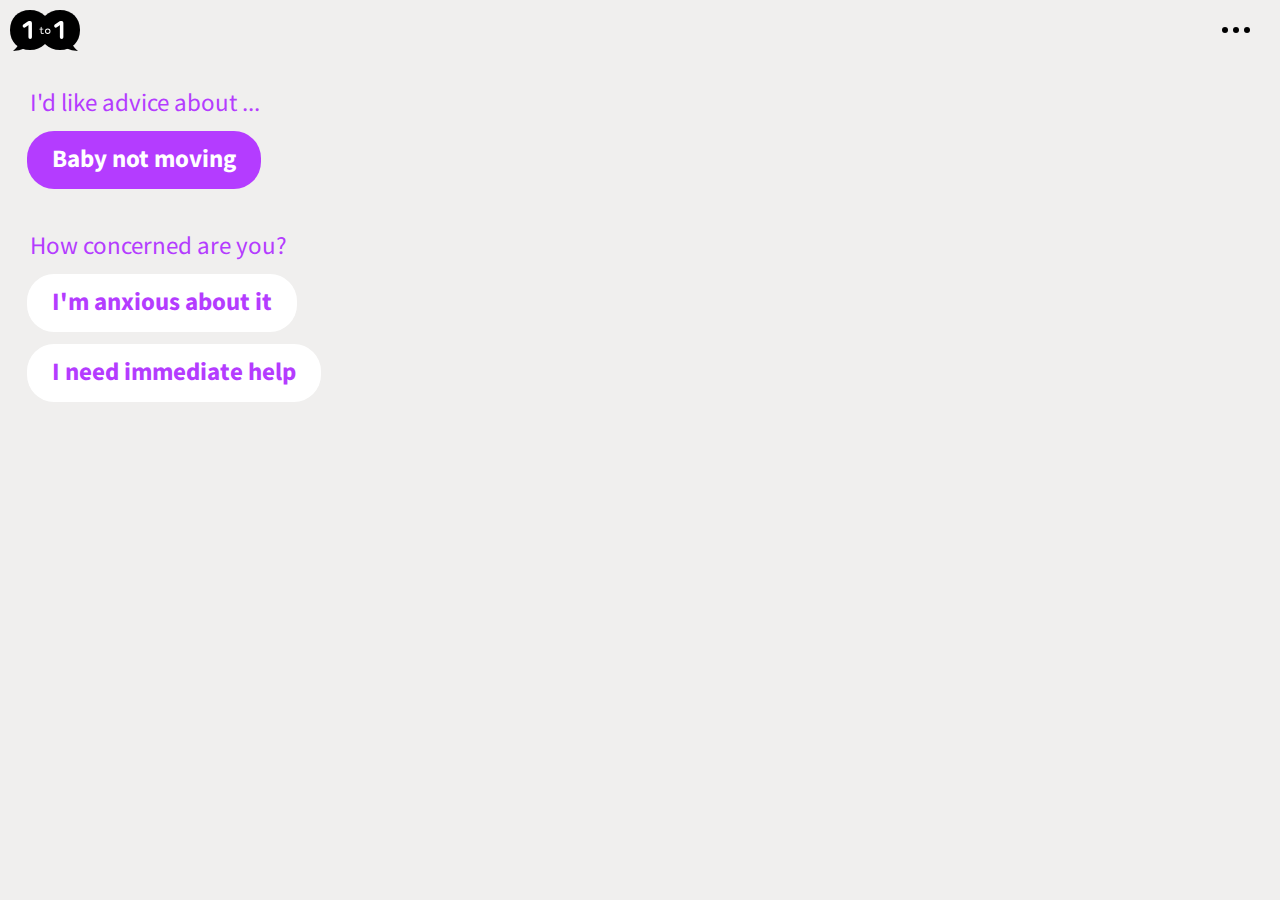
==== baby.html @ 8353c148 "begin styling elements, continue structuring app" ====
<!doctype html>


<html class="no-js" lang="">
<head>
  <meta charset="utf-8">
  <meta http-equiv="X-UA-Compatible" content="IE=edge,chrome=1">
  <title>One-to-One : Baby not moving</title>
  <meta name="viewport" content="width=device-width, initial-scale=1">
  <link rel="stylesheet" href="style/main.css">
</head>


<body class="home">

  <!-- the page header -->
  <header class="masthead">
    <div>
      <img src="assets/logo-1.svg" class="the-logo" alt="One to One">
    </div>
    <div>
      <img src="assets/menu-1.svg" class="the-menu" alt="The menu">
    </div>
  </header>

  <!-- the body of the pages -->
  <div class="content baby">

    <!-- the title -->
    <p class="section-label">I'd like advice about ...</p>
    <div class="help-title">Baby not moving</div>

    <!-- the responses -->
    <p class="section-label">How concerned are you?</p>
    <a href="response-1.html/" target="">I'm anxious about it</a>
    <a href="response-2.html/" target="">I need immediate help</a>

  </div>

</body>
---- style/main.css ----
/* http://meyerweb.com/eric/tools/css/reset/
   v2.0 | 20110126
   License: none (public domain)
*/
html, body, div, span, applet, object, iframe,
h1, h2, h3, h4, h5, h6, p, blockquote, pre,
a, abbr, acronym, address, big, cite, code,
del, dfn, em, img, ins, kbd, q, s, samp,
small, strike, strong, sub, sup, tt, var,
b, u, i, center,
dl, dt, dd, ol, ul, li,
fieldset, form, label, legend,
table, caption, tbody, tfoot, thead, tr, th, td,
article, aside, canvas, details, embed,
figure, figcaption, footer, header, hgroup,
menu, nav, output, ruby, section, summary,
time, mark, audio, video {
  margin: 0;
  padding: 0;
  border: 0;
  font-size: 100%;
  font: inherit;
  vertical-align: baseline; }

/* HTML5 display-role reset for older browsers */
article, aside, details, figcaption, figure,
footer, header, hgroup, menu, nav, section {
  display: block; }

body {
  line-height: 1; }

ol, ul {
  list-style: none; }

blockquote, q {
  quotes: none; }

blockquote:before, blockquote:after,
q:before, q:after {
  content: '';
  content: none; }

table {
  border-collapse: collapse;
  border-spacing: 0; }

@font-face {
  font-family: 'source-sans-regular';
  src: url("../fonts/sourcesanspro-regular-webfont.eot");
  src: url("../fonts/sourcesanspro-regular-webfont.eot?#iefix") format("embedded-opentype"), url("../fonts/sourcesanspro-regular-webfont.woff2") format("woff2"), url("../fonts/sourcesanspro-regular-webfont.woff") format("woff"), url("../fonts/sourcesanspro-regular-webfont.ttf") format("truetype"), url("../fonts/sourcesanspro-regular-webfont.svg#source_sans_proregular") format("svg");
  font-weight: normal;
  font-style: normal; }
@font-face {
  font-family: 'source-sans-italic';
  src: url("../fonts/sourcesanspro-it-webfont.eot");
  src: url("../fonts/sourcesanspro-it-webfont.eot?#iefix") format("embedded-opentype"), url("../fonts/sourcesanspro-it-webfont.woff2") format("woff2"), url("../fonts/sourcesanspro-it-webfont.woff") format("woff"), url("../fonts/sourcesanspro-it-webfont.ttf") format("truetype"), url("../fonts/sourcesanspro-it-webfont.svg#source_sans_proitalic") format("svg");
  font-weight: normal;
  font-style: normal; }
@font-face {
  font-family: 'source-sans-bold';
  src: url("../fonts/sourcesanspro-bold-webfont.eot");
  src: url("../fonts/sourcesanspro-bold-webfont.eot?#iefix") format("embedded-opentype"), url("../fonts/sourcesanspro-bold-webfont.woff2") format("woff2"), url("../fonts/sourcesanspro-bold-webfont.woff") format("woff"), url("../fonts/sourcesanspro-bold-webfont.ttf") format("truetype"), url("../fonts/sourcesanspro-bold-webfont.svg#source_sans_probold") format("svg");
  font-weight: normal;
  font-style: normal; }
@font-face {
  font-family: 'source-sans-bold-italic';
  src: url("../fonts/sourcesanspro-boldit-webfont.eot");
  src: url("../fonts/sourcesanspro-boldit-webfont.eot?#iefix") format("embedded-opentype"), url("../fonts/sourcesanspro-boldit-webfont.woff2") format("woff2"), url("../fonts/sourcesanspro-boldit-webfont.woff") format("woff"), url("../fonts/sourcesanspro-boldit-webfont.ttf") format("truetype"), url("../fonts/sourcesanspro-boldit-webfont.svg#source_sans_probold_italic") format("svg");
  font-weight: normal;
  font-style: normal; }
/* Colours
----------------------------------------------------------------------------- */
/* Basic typography
----------------------------------------------------------------------------- */
body {
  font-family: 'source-sans-regular', Helvetica, Arial, sans-serif;
  font-size: 25px;
  line-height: 1;
  text-rendering: optimizeLegibility;
  font-variant-ligatures: common-ligatures; }

h1, h2, h3, h4, h5, h6, p, a, img, ul, ol, blockquote, pre {
  font-weight: normal;
  font-size: 1em; }

body {
  background-color: #f0efee; }

/* The page header
----------------------------------------------------------------------------- */
.masthead {
  padding: 10px;
  /* -- pull this back in when we build larger sizes
     -- for now, we use the "tiny" size for everything
	@include breakpoint(small) {padding: $small-margin;}
	@include breakpoint(medium) {padding: $medium-margin; }
	@include breakpoint(large) {padding: $large-margin;}
	@include breakpoint(huge) {padding: $huge-margin;}
  */
  height: 41px; }

.the-logo {
  float: left;
  height: 41px; }

.the-menu {
  float: right;
  height: 6px;
  margin-right: 20px;
  margin-top: 17px; }

/* The page body
----------------------------------------------------------------------------- */
.content {
  padding-left: 27px;
  padding-right: 27px;
  /* -- pull this back in when we build larger sizes
     -- for now, we use the "tiny" size for everything
	@include breakpoint(small) {padding-left: $small-margin; padding-right: $small-margin}
	@include breakpoint(medium) {padding-left: $medium-margin; padding-right: $medium-margin}
	@include breakpoint(large) {padding-left: $large-margin; padding-right: $large-margin}
	@include breakpoint(huge) {padding-left: $huge-margin; padding-right: $huge-margin}
  */
  margin-top: 30px; }
  .content p {
    clear: both; }
  .content a:link, .content a:visited {
    font-family: 'source-sans-bold', Helvetica, Arial, sans-serif;
    margin-bottom: 12px;
    padding: 15px 25px 18px 25px;
    clear: both;
    background-color: #fff;
    color: #000;
    border: none;
    border-radius: 27px;
    text-align: center;
    text-decoration: none;
    display: inline-block;
    float: left; }
    .content a:link:hover, .content a:link:active, .content a:visited:hover, .content a:visited:active {
      background-color: #000;
      color: #fff; }

.section-label {
  margin-left: 3px;
  margin-bottom: 15px; }

.help-title {
  font-family: 'source-sans-bold', Helvetica, Arial, sans-serif;
  margin-bottom: 45px;
  padding: 15px 25px 18px 25px;
  clear: both;
  color: #fff;
  border: none;
  border-radius: 27px;
  text-align: center;
  text-decoration: none;
  display: inline-block;
  float: left; }

/* Help-with pages, colour changes
----------------------------------------------------------------------------- */
.pain {
  color: #1e96ff; }
  .pain a:link, .pain a:visited {
    background-color: #fff;
    color: #1e96ff; }
    .pain a:link:hover, .pain a:link:active, .pain a:visited:hover, .pain a:visited:active {
      background-color: #1e96ff;
      color: #fff; }
  .pain .help-title {
    background-color: #1e96ff; }

.bleeding {
  color: #fa46c8; }
  .bleeding a:link, .bleeding a:visited {
    background-color: #fff;
    color: #fa46c8; }
    .bleeding a:link:hover, .bleeding a:link:active, .bleeding a:visited:hover, .bleeding a:visited:active {
      background-color: #fa46c8;
      color: #fff; }
  .bleeding .help-title {
    background-color: #fa46c8; }

.baby {
  color: #b43cff; }
  .baby a:link, .baby a:visited {
    background-color: #fff;
    color: #b43cff; }
    .baby a:link:hover, .baby a:link:active, .baby a:visited:hover, .baby a:visited:active {
      background-color: #b43cff;
      color: #fff; }
  .baby .help-title {
    background-color: #b43cff; }

.other {
  color: #fa7e00; }
  .other a:link, .other a:visited {
    background-color: #fff;
    color: #fa7e00; }
    .other a:link:hover, .other a:link:active, .other a:visited:hover, .other a:visited:active {
      background-color: #fa7e00;
      color: #fff; }
  .other .help-title {
    background-color: #fa7e00; }
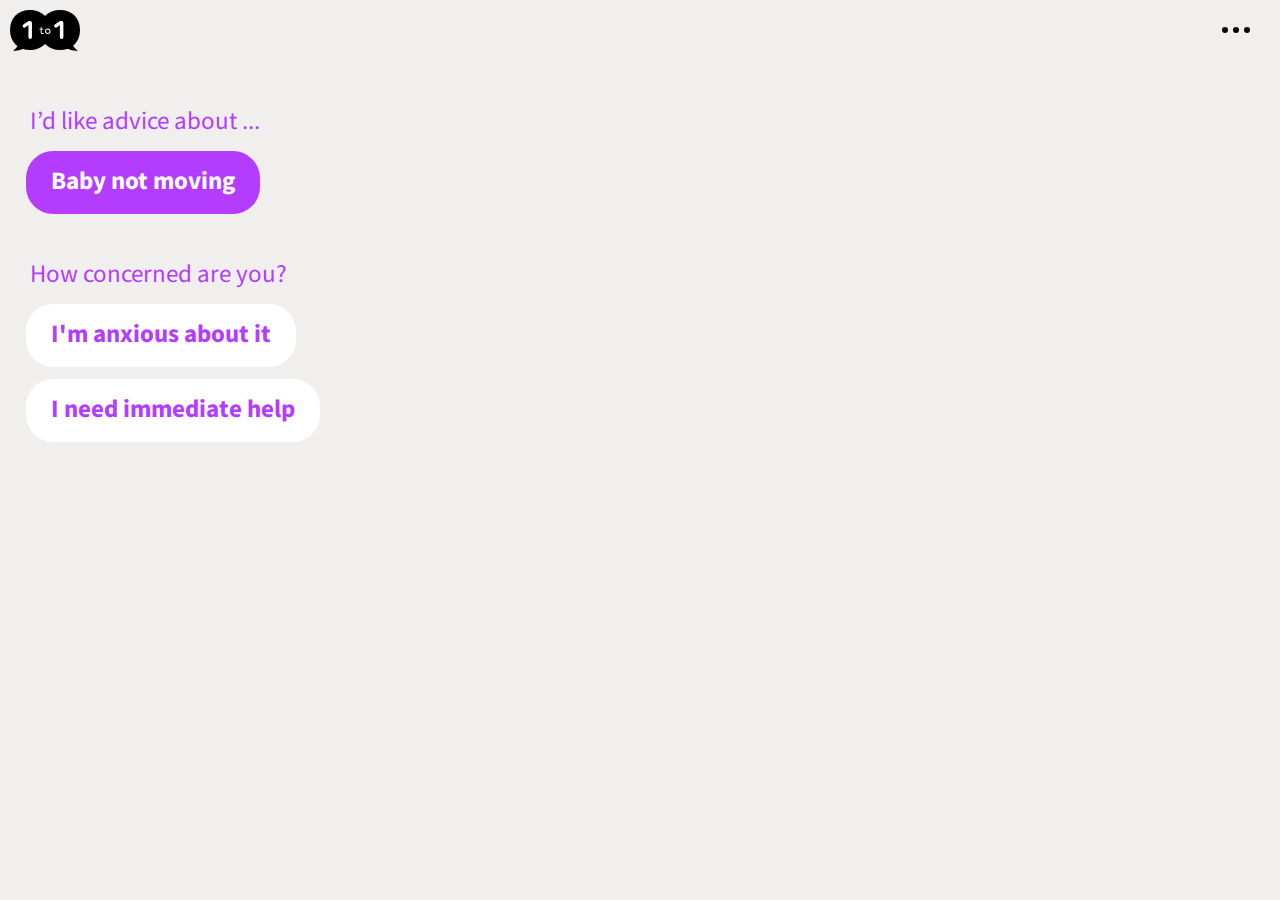
==== commit 84e6a5ed: "fix the button styles, finish the menu" ====
--- a/baby.html
+++ b/baby.html
@@ -16,10 +16,14 @@
   <!-- the page header -->
   <header class="masthead">
     <div>
-      <img src="assets/logo-1.svg" class="the-logo" alt="One to One">
+      <a href="index.html">
+        <img src="assets/logo-1.svg" class="the-logo" alt="One to One">
+      </a>
     </div>
     <div>
-      <img src="assets/menu-1.svg" class="the-menu" alt="The menu">
+      <a href="menu.html">
+        <img src="assets/menu-1.svg" class="the-menu" alt="The menu">
+      </a>
     </div>
   </header>
 
@@ -27,13 +31,13 @@
   <div class="content baby">
 
     <!-- the title -->
-    <p class="section-label">I'd like advice about ...</p>
+    <p class="section-label">I&rsquo;d like advice about ...</p>
     <div class="help-title">Baby not moving</div>
 
     <!-- the responses -->
     <p class="section-label">How concerned are you?</p>
-    <a href="response-1.html/" target="">I'm anxious about it</a>
-    <a href="response-2.html/" target="">I need immediate help</a>
+    <a href="response-1.html/" class="button-normal" target="">I'm anxious about it</a>
+    <a href="response-2.html/" class="button-normal" target="">I need immediate help</a>
 
   </div>
 
--- a/style/main.css
+++ b/style/main.css
@@ -76,13 +76,16 @@
 body {
   font-family: 'source-sans-regular', Helvetica, Arial, sans-serif;
   font-size: 25px;
-  line-height: 1;
+  line-height: 1.2;
   text-rendering: optimizeLegibility;
   font-variant-ligatures: common-ligatures; }
 
 h1, h2, h3, h4, h5, h6, p, a, img, ul, ol, blockquote, pre {
   font-weight: normal;
   font-size: 1em; }
+
+em {
+  font-family: 'source-sans-bold', Helvetica, Arial, sans-serif; }
 
 body {
   background-color: #f0efee; }
@@ -110,24 +113,29 @@
   margin-right: 20px;
   margin-top: 17px; }
 
+.close-button {
+  float: right;
+  height: 28px;
+  margin-right: 20px;
+  margin-top: 6px; }
+
 /* The page body
 ----------------------------------------------------------------------------- */
 .content {
-  padding-left: 27px;
-  padding-right: 27px;
+  padding-left: 30px;
+  padding-right: 30px;
   /* -- pull this back in when we build larger sizes
      -- for now, we use the "tiny" size for everything
 	@include breakpoint(small) {padding-left: $small-margin; padding-right: $small-margin}
 	@include breakpoint(medium) {padding-left: $medium-margin; padding-right: $medium-margin}
 	@include breakpoint(large) {padding-left: $large-margin; padding-right: $large-margin}
 	@include breakpoint(huge) {padding-left: $huge-margin; padding-right: $huge-margin}
-  */
-  margin-top: 30px; }
+  */ }
   .content p {
     clear: both; }
   .content a:link, .content a:visited {
     font-family: 'source-sans-bold', Helvetica, Arial, sans-serif;
-    margin-bottom: 12px;
+    margin-left: -4px;
     padding: 15px 25px 18px 25px;
     clear: both;
     background-color: #fff;
@@ -142,12 +150,21 @@
       background-color: #000;
       color: #fff; }
 
+.button-normal {
+  margin-bottom: 12px; }
+
+.button-last {
+  margin-bottom: 45px; }
+
 .section-label {
-  margin-left: 3px;
+  margin-top: 45px;
   margin-bottom: 15px; }
+  .section-label p {
+    margin-top: 45px; }
 
 .help-title {
   font-family: 'source-sans-bold', Helvetica, Arial, sans-serif;
+  margin-left: -4px;
   margin-bottom: 45px;
   padding: 15px 25px 18px 25px;
   clear: both;
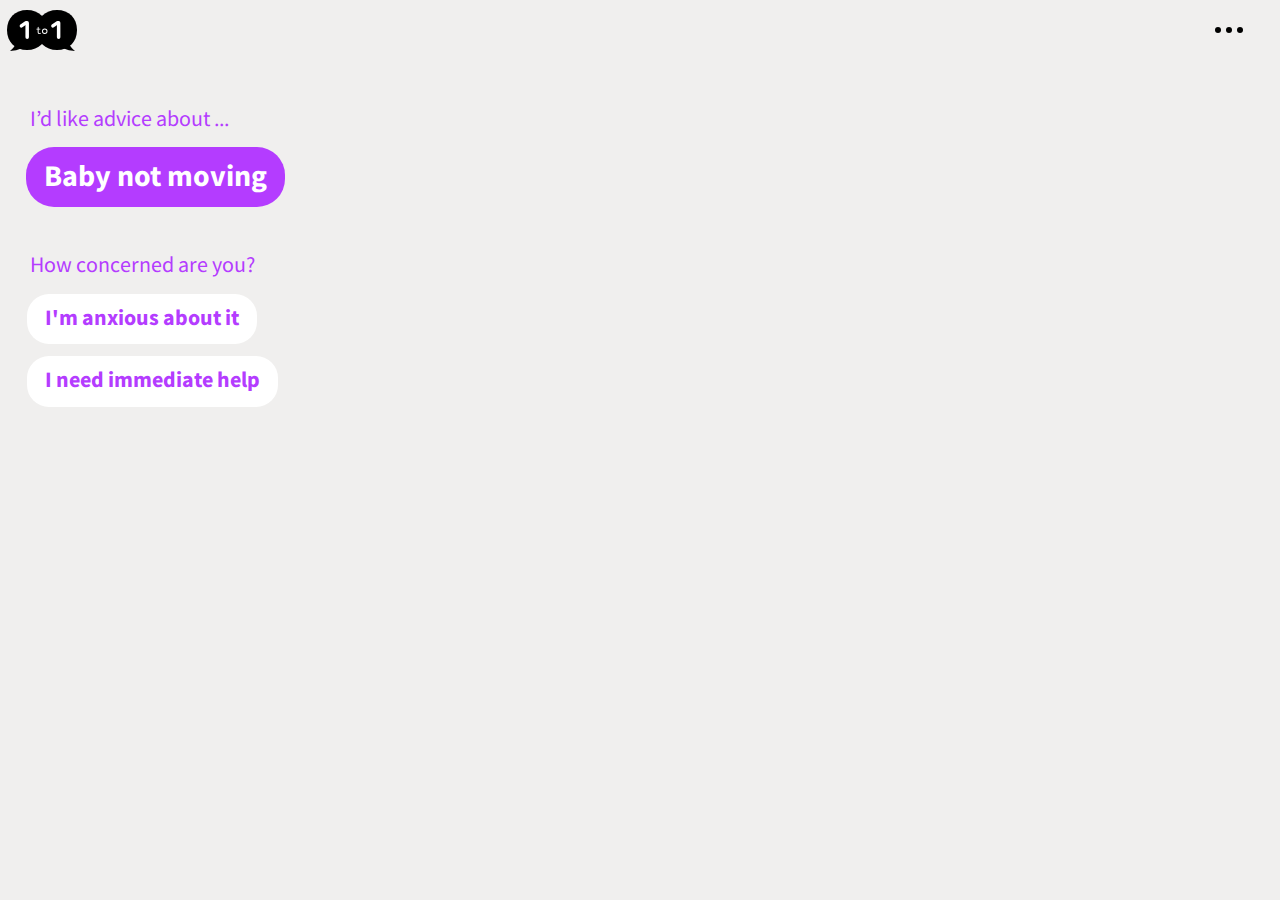
==== commit f99c3ea2: "refactor the button styles" ====
--- a/baby.html
+++ b/baby.html
@@ -32,12 +32,12 @@
 
     <!-- the title -->
     <p class="section-label">I&rsquo;d like advice about ...</p>
-    <div class="help-title">Baby not moving</div>
+    <div class="help-title button-large">Baby not moving</div>
 
     <!-- the responses -->
     <p class="section-label">How concerned are you?</p>
-    <a href="response-1.html/" class="button-normal" target="">I'm anxious about it</a>
-    <a href="response-2.html/" class="button-normal" target="">I need immediate help</a>
+    <a href="response-1.html/" class="button-small button-normal" target="">I'm anxious about it</a>
+    <a href="response-2.html/" class="button-small button-normal" target="">I need immediate help</a>
 
   </div>
 
--- a/style/main.css
+++ b/style/main.css
@@ -75,7 +75,7 @@
 ----------------------------------------------------------------------------- */
 body {
   font-family: 'source-sans-regular', Helvetica, Arial, sans-serif;
-  font-size: 25px;
+  font-size: 22px;
   line-height: 1.2;
   text-rendering: optimizeLegibility;
   font-variant-ligatures: common-ligatures; }
@@ -89,6 +89,20 @@
 
 body {
   background-color: #f0efee; }
+
+a:link, a:visited {
+  font-family: 'source-sans-bold', Helvetica, Arial, sans-serif;
+  margin-left: -3px;
+  margin-right: 7px;
+  padding: 11px 18px 13px 18px;
+  clear: both;
+  border: none;
+  text-align: center;
+  text-decoration: none;
+  display: inline-block; }
+  a:link:hover, a:link:active, a:visited:hover, a:visited:active {
+    background-color: #000;
+    color: #fff; }
 
 /* The page header
 ----------------------------------------------------------------------------- */
@@ -102,6 +116,13 @@
 	@include breakpoint(huge) {padding: $huge-margin;}
   */
   height: 41px; }
+  .masthead a:link, .masthead a:visited {
+    padding: 0;
+    text-decoration: none;
+    display: block;
+    clear: none; }
+    .masthead a:link:hover, .masthead a:link:active, .masthead a:visited:hover, .masthead a:visited:active {
+      background-color: transparent; }
 
 .the-logo {
   float: left;
@@ -118,6 +139,30 @@
   height: 28px;
   margin-right: 20px;
   margin-top: 6px; }
+
+/* The footer
+----------------------------------------------------------------------------- */
+.profile-footer {
+  z-index: 100;
+  padding: 10px;
+  /* -- pull this back in when we build larger sizes
+     -- for now, we use the "tiny" size for everything
+	@include breakpoint(small) {padding: $small-margin;}
+	@include breakpoint(medium) {padding: $medium-margin; }
+	@include breakpoint(large) {padding: $large-margin;}
+	@include breakpoint(huge) {padding: $huge-margin;}
+  */
+  width: 100%;
+  bottom: 0;
+  position: fixed;
+  background-color: #fff;
+  border-top: solid 1px #e2e2e2; }
+  .profile-footer a:link, .profile-footer a:visited {
+    background-color: #000;
+    color: #fff; }
+    .profile-footer a:link:hover, .profile-footer a:link:active, .profile-footer a:visited:hover, .profile-footer a:visited:active {
+      background-color: #646464;
+      color: #fff; }
 
 /* The page body
 ----------------------------------------------------------------------------- */
@@ -134,17 +179,8 @@
   .content p {
     clear: both; }
   .content a:link, .content a:visited {
-    font-family: 'source-sans-bold', Helvetica, Arial, sans-serif;
-    margin-left: -4px;
-    padding: 15px 25px 18px 25px;
-    clear: both;
     background-color: #fff;
     color: #000;
-    border: none;
-    border-radius: 27px;
-    text-align: center;
-    text-decoration: none;
-    display: inline-block;
     float: left; }
     .content a:link:hover, .content a:link:active, .content a:visited:hover, .content a:visited:active {
       background-color: #000;
@@ -155,6 +191,13 @@
 
 .button-last {
   margin-bottom: 45px; }
+
+.button-small {
+  border-radius: 22px; }
+
+.button-large {
+  border-radius: 28px;
+  font-size: 30px; }
 
 .section-label {
   margin-top: 45px;
@@ -164,13 +207,13 @@
 
 .help-title {
   font-family: 'source-sans-bold', Helvetica, Arial, sans-serif;
+  border-radius: 28px;
   margin-left: -4px;
   margin-bottom: 45px;
-  padding: 15px 25px 18px 25px;
+  padding: 11px 18px 13px 18px;
   clear: both;
   color: #fff;
   border: none;
-  border-radius: 27px;
   text-align: center;
   text-decoration: none;
   display: inline-block;
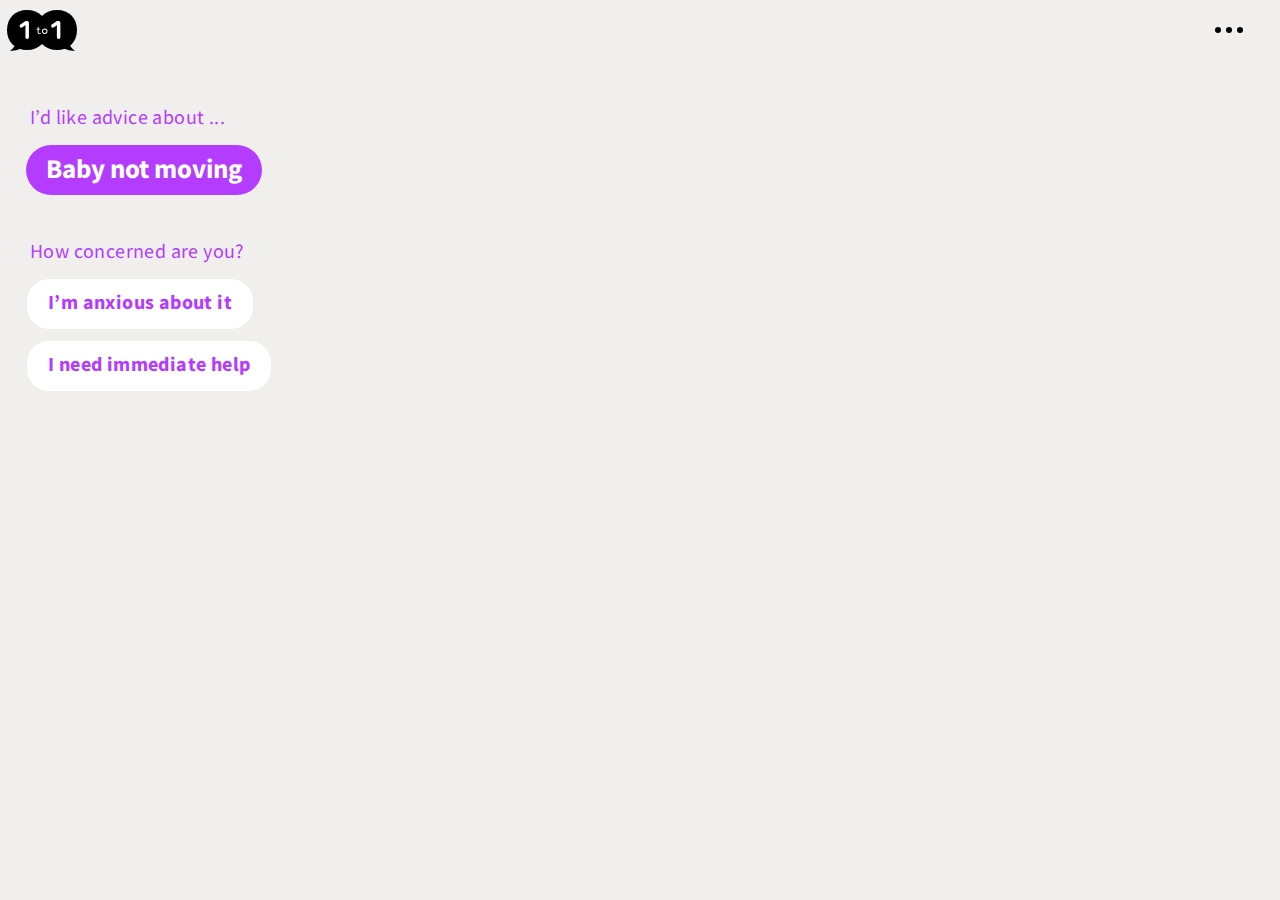
==== commit c7ea15fe: "fix the button sizing (break-up the elements)" ====
--- a/baby.html
+++ b/baby.html
@@ -36,7 +36,7 @@
 
     <!-- the responses -->
     <p class="section-label">How concerned are you?</p>
-    <a href="response-1.html/" class="button-small button-normal" target="">I'm anxious about it</a>
+    <a href="response-1.html/" class="button-small button-normal" target="">I&rsquo;m anxious about it</a>
     <a href="response-2.html/" class="button-small button-normal" target="">I need immediate help</a>
 
   </div>
--- a/style/main.css
+++ b/style/main.css
@@ -75,8 +75,9 @@
 ----------------------------------------------------------------------------- */
 body {
   font-family: 'source-sans-regular', Helvetica, Arial, sans-serif;
-  font-size: 22px;
+  font-size: 20px;
   line-height: 1.2;
+  letter-spacing: 0.02em;
   text-rendering: optimizeLegibility;
   font-variant-ligatures: common-ligatures; }
 
@@ -94,7 +95,6 @@
   font-family: 'source-sans-bold', Helvetica, Arial, sans-serif;
   margin-left: -3px;
   margin-right: 7px;
-  padding: 11px 18px 13px 18px;
   clear: both;
   border: none;
   text-align: center;
@@ -103,6 +103,22 @@
   a:link:hover, a:link:active, a:visited:hover, a:visited:active {
     background-color: #000;
     color: #fff; }
+
+.button-normal {
+  margin-bottom: 12px; }
+
+.button-last {
+  margin-bottom: 45px; }
+
+.button-small {
+  border-radius: 22px;
+  padding: 12px 21px 14px 21px; }
+
+.button-large {
+  border-radius: 28px;
+  font-size: 27px;
+  letter-spacing: 0;
+  padding: 8px 20px 10px 20px; }
 
 /* The page header
 ----------------------------------------------------------------------------- */
@@ -186,19 +202,6 @@
       background-color: #000;
       color: #fff; }
 
-.button-normal {
-  margin-bottom: 12px; }
-
-.button-last {
-  margin-bottom: 45px; }
-
-.button-small {
-  border-radius: 22px; }
-
-.button-large {
-  border-radius: 28px;
-  font-size: 30px; }
-
 .section-label {
   margin-top: 45px;
   margin-bottom: 15px; }
@@ -210,7 +213,6 @@
   border-radius: 28px;
   margin-left: -4px;
   margin-bottom: 45px;
-  padding: 11px 18px 13px 18px;
   clear: both;
   color: #fff;
   border: none;
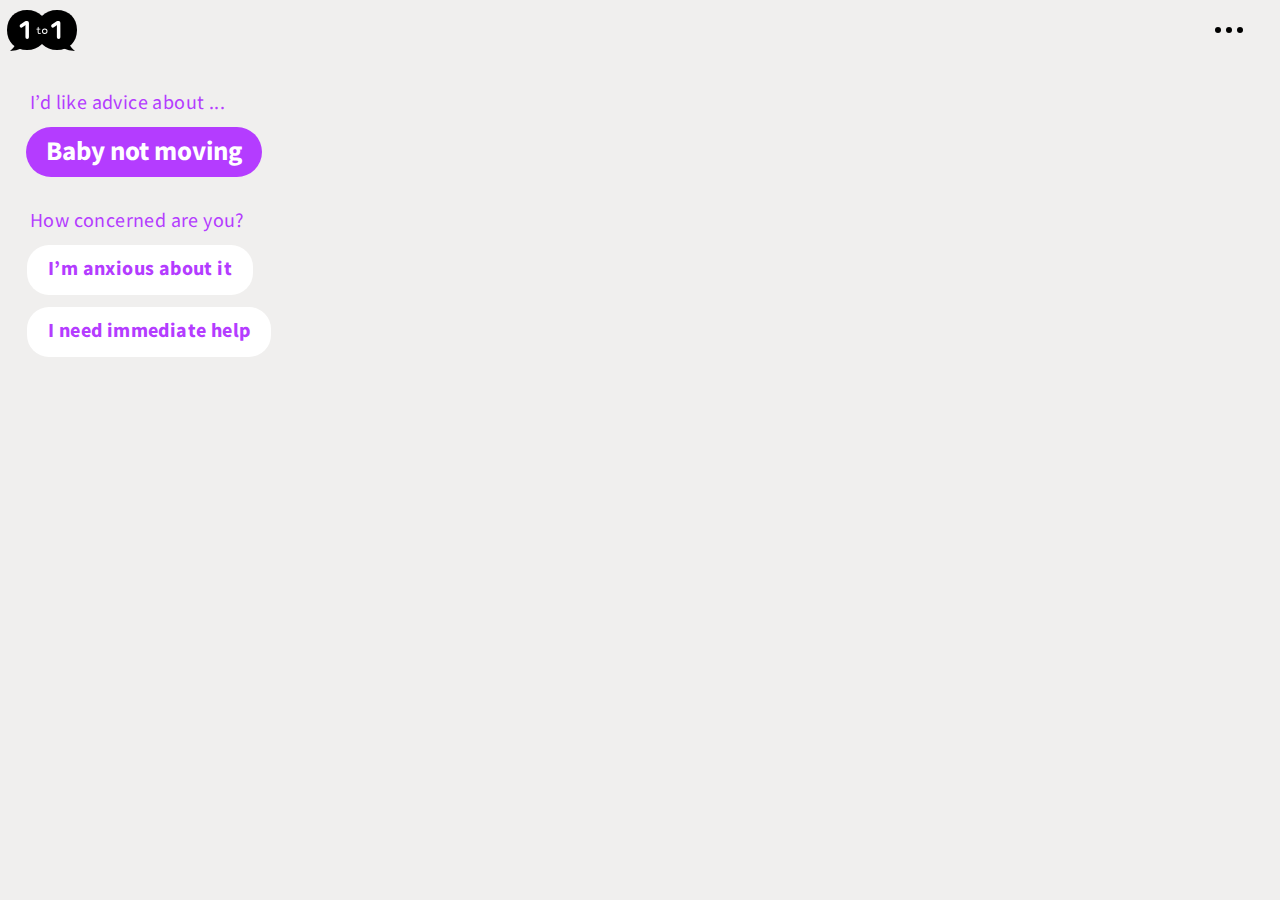
==== commit 16be9b71: "room selector, other form elements" ====
--- a/baby.html
+++ b/baby.html
@@ -36,8 +36,8 @@
 
     <!-- the responses -->
     <p class="section-label">How concerned are you?</p>
-    <a href="response-1.html/" class="button-small button-normal" target="">I&rsquo;m anxious about it</a>
-    <a href="response-2.html/" class="button-small button-normal" target="">I need immediate help</a>
+    <a href="response-1.html" class="button-small button-normal" target="">I&rsquo;m anxious about it</a>
+    <a href="response-2.html" class="button-small button-normal" target="">I need immediate help</a>
 
   </div>
 
--- a/style/main.css
+++ b/style/main.css
@@ -81,9 +81,12 @@
   text-rendering: optimizeLegibility;
   font-variant-ligatures: common-ligatures; }
 
-h1, h2, h3, h4, h5, h6, p, a, img, ul, ol, blockquote, pre {
+p, a, img, ul, ol, blockquote, pre {
   font-weight: normal;
   font-size: 1em; }
+
+h1, h2, h3, h4, h5, h6 {
+  font-size: 1.4em; }
 
 em {
   font-family: 'source-sans-bold', Helvetica, Arial, sans-serif; }
@@ -108,7 +111,7 @@
   margin-bottom: 12px; }
 
 .button-last {
-  margin-bottom: 45px; }
+  margin-bottom: 35px; }
 
 .button-small {
   border-radius: 22px;
@@ -203,16 +206,22 @@
       color: #fff; }
 
 .section-label {
-  margin-top: 45px;
-  margin-bottom: 15px; }
+  margin-top: 30px;
+  margin-bottom: 12px; }
   .section-label p {
-    margin-top: 45px; }
+    margin-top: 30px; }
+
+.page-title {
+  margin-top: 30px;
+  margin-bottom: 12px; }
+  .page-title p {
+    margin-top: 30px; }
 
 .help-title {
   font-family: 'source-sans-bold', Helvetica, Arial, sans-serif;
   border-radius: 28px;
   margin-left: -4px;
-  margin-bottom: 45px;
+  margin-bottom: 32px;
   clear: both;
   color: #fff;
   border: none;
@@ -266,3 +275,111 @@
       color: #fff; }
   .other .help-title {
     background-color: #fa7e00; }
+
+/* The forms
+----------------------------------------------------------------------------- */
+hr {
+  margin-left: -30px;
+  margin-right: -30px;
+  /* -- pull this back in when we build larger sizes
+  	 -- for now, we use the "tiny" size for everything
+  @include breakpoint(small) {margin-left: -$small-margin; margin-right: -$small-margin;}
+  @include breakpoint(medium) {margin-left: -$medium-margin; margin-right: -$medium-margin;}
+  @include breakpoint(large) {margin-left: -$large-margin; margin-right: -$large-margin;}
+  @include breakpoint(huge) {margin-left: -$huge-margin; margin-right: -$huge-margin;}
+  */
+  border: 1px solid #e2e2e2;
+  margin-bottom: 20px; }
+
+.the-profile {
+  margin-top: 37px;
+  margin-bottom: 100px; }
+
+.form-label {
+  clear: both;
+  float: left; }
+
+.required {
+  font-family: 'source-sans-italic', Helvetica, Arial, sans-serif;
+  color: #969696; }
+
+input[type=text], select, textarea {
+  width: 100%;
+  padding: 10px 15px 11px;
+  margin: 6px 0 20px 0;
+  display: inline-block;
+  border: 1px solid #e2e2e2;
+  border-radius: 4px;
+  box-sizing: border-box;
+  font-size: 21px; }
+
+input[type=text], select {
+  font-family: 'source-sans-bold', Helvetica, Arial, sans-serif; }
+
+textarea {
+  font-family: 'source-sans-regular', Helvetica, Arial, sans-serif; }
+
+select {
+  background-image: url("assets/select-arrows-1.svg");
+  background-position: right;
+  background-repeat: no-repeat;
+  padding-right: 10px; }
+
+input[type=button] {
+  margin-left: -30px;
+  font-family: 'source-sans-regular', Helvetica, Arial, sans-serif;
+  width: 100%;
+  padding: 15px 30px 17px;
+  margin: 0 0 -1px 0;
+  display: inline-block;
+  border-top: 1px solid #e2e2e2;
+  border-bottom: 1px solid #e2e2e2;
+  border-left: none;
+  border-right: none;
+  background-color: none;
+  text-decoration: none;
+  box-sizing: border-box;
+  font-size: 28px;
+  text-align: left;
+  cursor: pointer; }
+
+.room-button {
+  margin-left: -30px;
+  font-family: 'source-sans-regular', Helvetica, Arial, sans-serif;
+  width: 100%;
+  padding: 15px 30px 17px;
+  margin: 0 0 -1px 0;
+  display: inline-block;
+  border-top: 1px solid #e2e2e2;
+  border-bottom: 1px solid #e2e2e2;
+  border-left: none;
+  border-right: none;
+  background-color: none;
+  text-decoration: none;
+  box-sizing: border-box;
+  font-size: 28px;
+  text-align: left;
+  cursor: pointer; }
+
+.checkmark-no {
+  height: 50px;
+  margin-top: -6px;
+  margin-bottom: -8px;
+  float: right; }
+
+.room-selector {
+  margin-left: -30px;
+  margin-right: -30px;
+  /* -- pull this back in when we build larger sizes
+  	 -- for now, we use the "tiny" size for everything
+  @include breakpoint(small) {margin-left: -$small-margin; margin-right: -$small-margin;}
+  @include breakpoint(medium) {margin-left: -$medium-margin; margin-right: -$medium-margin;}
+  @include breakpoint(large) {margin-left: -$large-margin; margin-right: -$large-margin;}
+  @include breakpoint(huge) {margin-left: -$huge-margin; margin-right: -$huge-margin;}
+  */ }
+
+.room-unselected {
+  background-color: #f0efee; }
+
+.room-selected {
+  background-color: #fa7e00; }
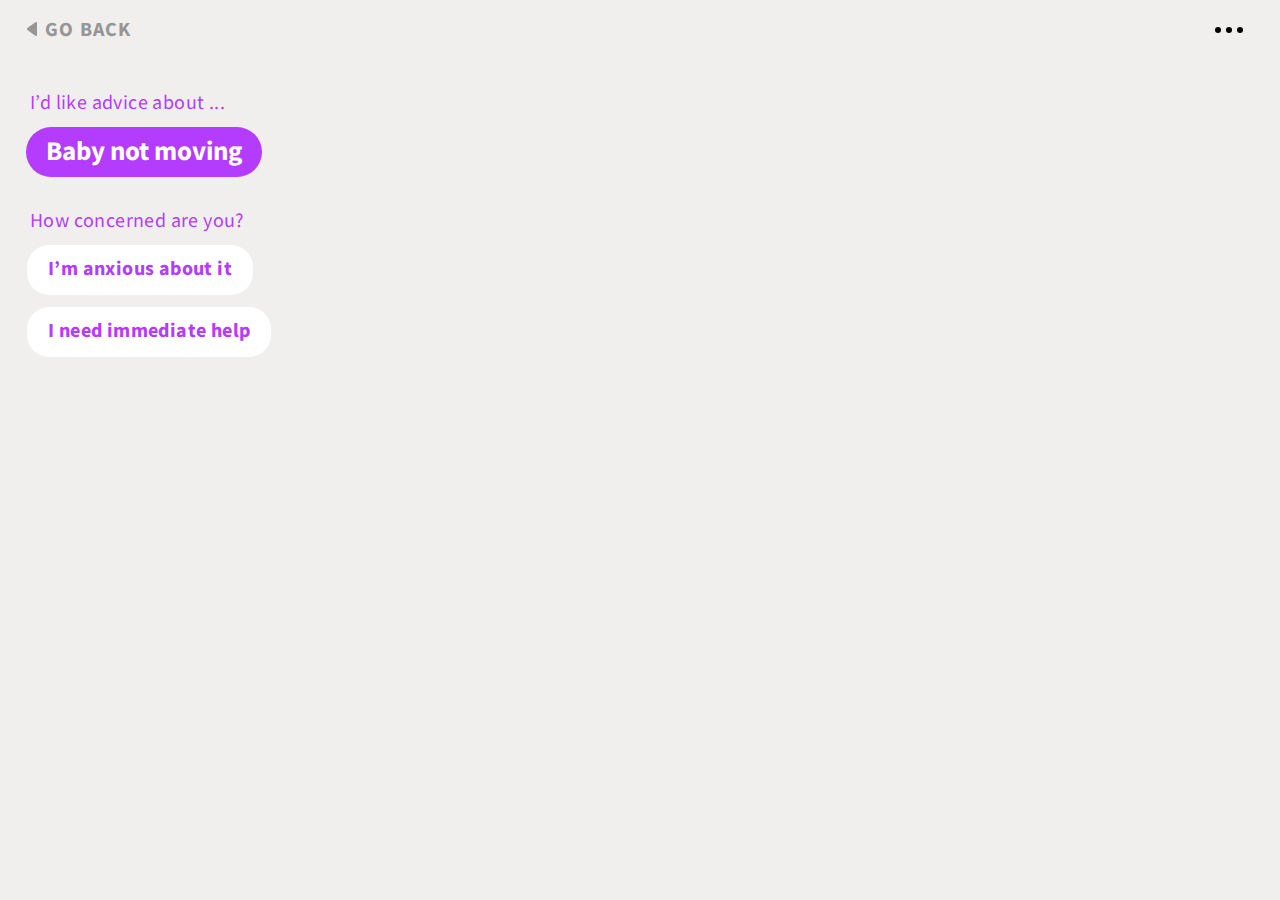
==== commit b07dadff: "add back button, add pain faces + scrolling" ====
--- a/baby.html
+++ b/baby.html
@@ -15,18 +15,21 @@
 
   <!-- the page header -->
   <header class="masthead">
-    <div>
+
+    <div class="back-button">
       <a href="index.html">
-        <img src="assets/logo-1.svg" class="the-logo" alt="One to One">
+        <img src="assets/back-arrow-1.svg" class="back-arrow" alt="Go back">
+        <p class="go-back">Go back</p>
       </a>
     </div>
+
     <div>
       <a href="menu.html">
         <img src="assets/menu-1.svg" class="the-menu" alt="The menu">
       </a>
     </div>
   </header>
-
+  
   <!-- the body of the pages -->
   <div class="content baby">
 
--- a/style/main.css
+++ b/style/main.css
@@ -91,6 +91,9 @@
 em {
   font-family: 'source-sans-bold', Helvetica, Arial, sans-serif; }
 
+.centered {
+  text-align: center; }
+
 body {
   background-color: #f0efee; }
 
@@ -158,6 +161,35 @@
   height: 28px;
   margin-right: 20px;
   margin-top: 6px; }
+
+.back-button {
+  float: left;
+  margin-top: 8px;
+  margin-left: 15px; }
+  .back-button p {
+    display: inline-block;
+    text-align: left; }
+  .back-button .back-arrow {
+    height: 14px;
+    margin: 4px 8px 0 2px;
+    clear: none;
+    display: inline-block;
+    float: left; }
+  .back-button a:link, .back-button a:visited {
+    font-family: 'source-sans-bold', Helvetica, Arial, sans-serif;
+    text-transform: uppercase;
+    letter-spacing: 0.06em;
+    font-size: 20px;
+    margin: 0;
+    clear: none;
+    border: none;
+    text-align: left;
+    text-decoration: none;
+    display: inline-block;
+    color: #969696; }
+    .back-button a:link:hover, .back-button a:link:active, .back-button a:visited:hover, .back-button a:visited:active {
+      background-color: transparent;
+      color: #000; }
 
 /* The footer
 ----------------------------------------------------------------------------- */
@@ -275,6 +307,41 @@
       color: #fff; }
   .other .help-title {
     background-color: #fa7e00; }
+
+/* Pain face styles
+----------------------------------------------------------------------------- */
+.pain-scale {
+  margin-left: -30px;
+  margin-right: -30px;
+  /* -- pull this back in when we build larger sizes
+  	 -- for now, we use the "tiny" size for everything
+  @include breakpoint(small) {margin-left: -$small-margin; margin-right: -$small-margin;}
+  @include breakpoint(medium) {margin-left: -$medium-margin; margin-right: -$medium-margin;}
+  @include breakpoint(large) {margin-left: -$large-margin; margin-right: -$large-margin;}
+  @include breakpoint(huge) {margin-left: -$huge-margin; margin-right: -$huge-margin;}
+  */
+  white-space: nowrap;
+  overflow: scroll; }
+
+.pain-wrapper {
+  padding-left: 30px;
+  padding-right: 30px;
+  /* -- pull this back in when we build larger sizes
+     -- for now, we use the "tiny" size for everything
+	@include breakpoint(small) {padding-left: $small-margin; padding-right: $small-margin}
+	@include breakpoint(medium) {padding-left: $medium-margin; padding-right: $medium-margin}
+	@include breakpoint(large) {padding-left: $large-margin; padding-right: $large-margin}
+	@include breakpoint(huge) {padding-left: $huge-margin; padding-right: $huge-margin}
+  */ }
+
+.pain-face {
+  width: 120px;
+  margin-right: 30px;
+  text-align: center;
+  display: inline-block; }
+
+.face {
+  margin-bottom: 5px; }
 
 /* The forms
 ----------------------------------------------------------------------------- */
